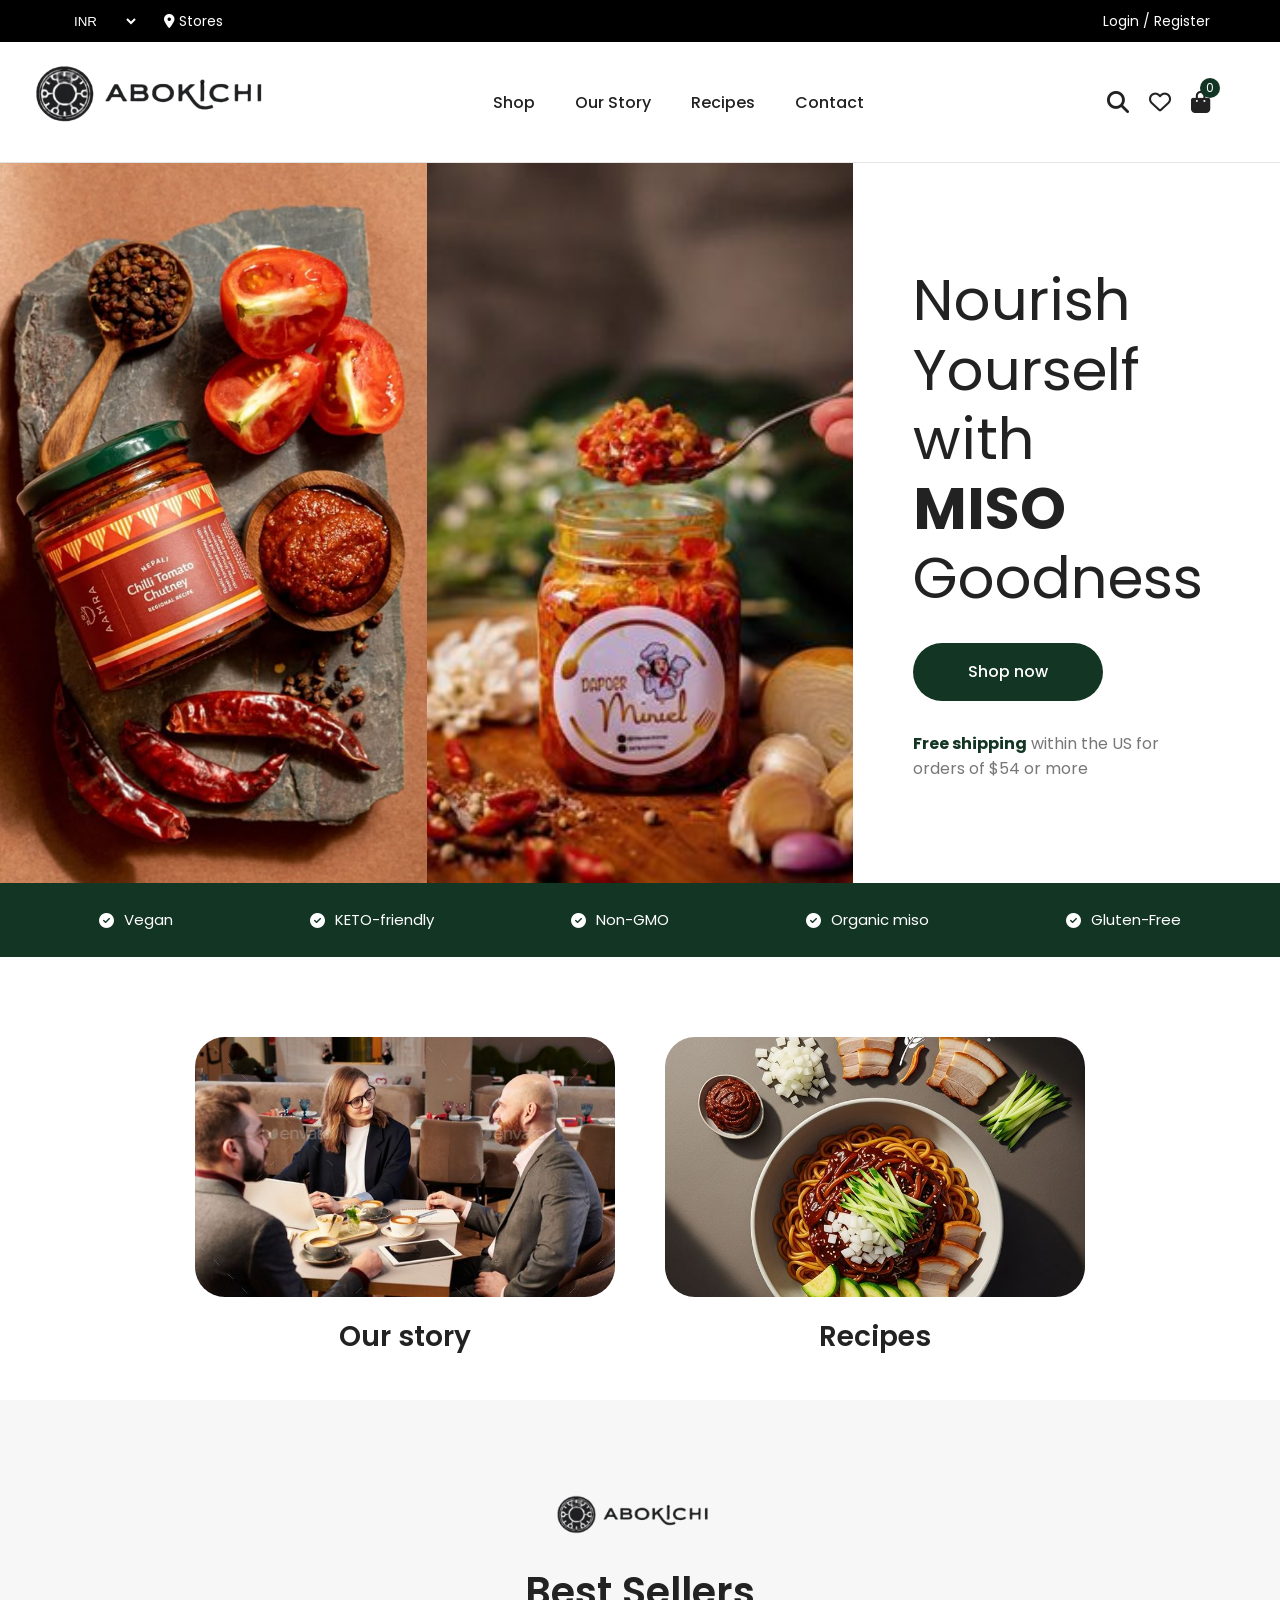
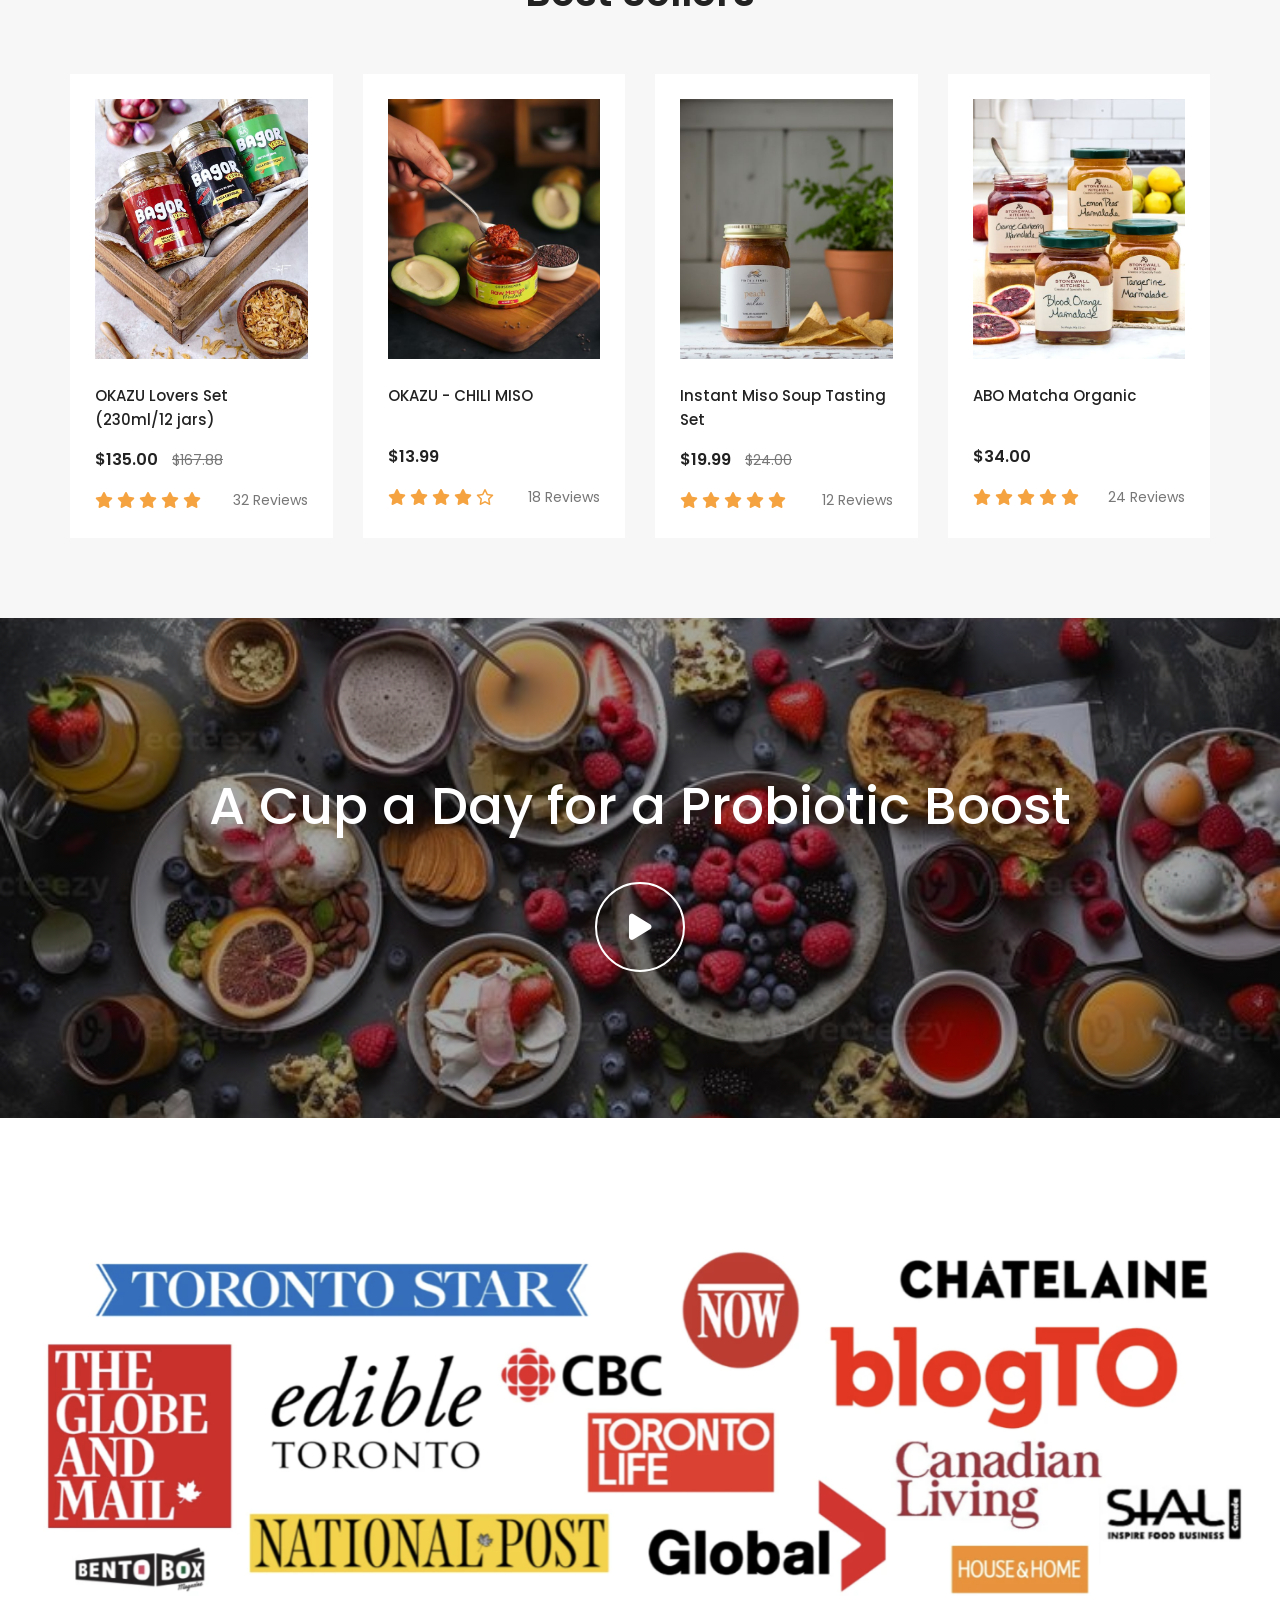
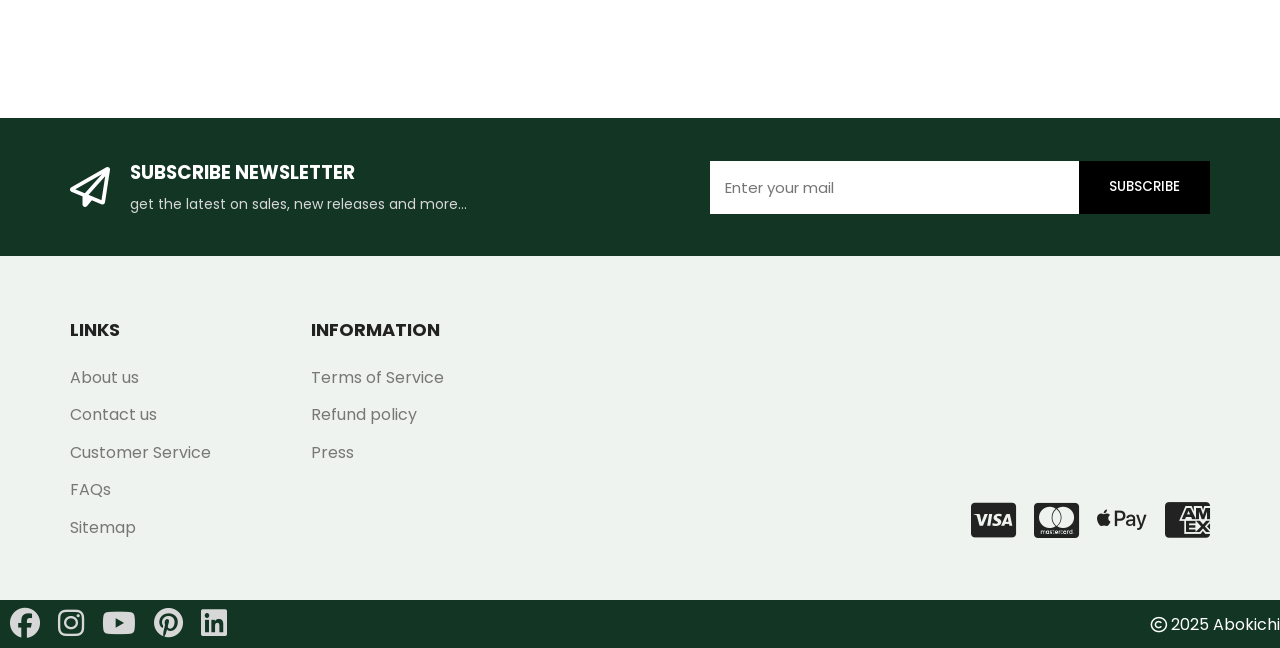
==== index.html @ e2dec4a2 "Initial commit" ====
<!doctype html>
<html lang="en">
  <head>
    <title>Abokichi</title>
    <meta charset="UTF-8" />
    <meta name="viewport" content="width=device-width, initial-scale=1.0" />
    <meta
      name="description"
      content="Abokichi - Nourish Yourself with Miso Goodness"
    />
    <link rel="preconnect" href="https://fonts.googleapis.com" />
    <link rel="preconnect" href="https://fonts.gstatic.com" crossorigin />
    <link
      href="https://fonts.googleapis.com/css2?family=Poppins:wght@300;400;500;600;700&display=swap"
      rel="stylesheet"
    />
    <link
      rel="stylesheet"
      href="https://cdnjs.cloudflare.com/ajax/libs/font-awesome/6.5.2/css/all.min.css"
    />
    <link rel="stylesheet" href="Css/Style.css" />
  </head>
  <body>
    <header>
      <div class="top-bar">
        <div class="top-left">
          <div class="currency-selection">
            <select class="currency">
              <option value="INR">INR</option>
              <option value="USD">USD</option>
              <option value="POUND">POUND</option>
              <option value="YEN">YEN</option>
            </select>
          </div>

          <div class="store-location">
            <i class="fa-solid fa-location-dot"></i>
            <span>Stores</span>
          </div>
        </div>

        <div class="top-right">
          <a href="#">Login / Register</a>
        </div>
      </div>

      <nav class="navbar">
        <div class="logo">
          <a href="index.html">
            <img src="./Assets/icon/logo.png" alt="Abokichi Logo" />
          </a>
        </div>

        <ul class="nav-links">
          <li><a href="products.html">Shop</a></li>
          <li><a href="#">Our Story</a></li>
          <li><a href="#">Recipes</a></li>
          <li><a href="#">Contact</a></li>
        </ul>

        <div class="nav-icons">
          <button aria-label="Search">
            <i class="fa-solid fa-magnifying-glass"></i>
          </button>

          <button aria-label="Wishlist">
            <i class="fa-regular fa-heart"></i>
          </button>

          <button aria-label="Cart" class="cart-btn">
            <i class="fa-solid fa-bag-shopping"></i>
            <span class="cart-count" id="cart-count"> 0 </span>
          </button>
        </div>
      </nav>
    </header>

    <main>
      <section class="hero-section">
        <div class="hero-images">
          <div class="hero-image-left">
            <img src="./Assets/image/hero-page-left.jpeg" alt="Food Bowl" />
          </div>

          <div class="hero-image-right">
            <img src="./Assets/image/hero-page-right.jpeg" alt="Healthy Food" />
          </div>
        </div>

        <div class="hero-content">
          <h1>
            Nourish <br />
            Yourself with <br />
            <span>MISO</span> <br />
            Goodness
          </h1>

          <a href="products.html" class="shop-btn"> Shop now </a>

          <p>
            <strong>Free shipping</strong>
            within the US for orders of $54 or more
          </p>
        </div>
      </section>

      <section class="feature-bar">
        <div class="feature-item">
          <i class="fa-solid fa-circle-check"></i>
          <span>Vegan</span>
        </div>

        <div class="feature-item">
          <i class="fa-solid fa-circle-check"></i>
          <span>KETO-friendly</span>
        </div>

        <div class="feature-item">
          <i class="fa-solid fa-circle-check"></i>
          <span>Non-GMO</span>
        </div>

        <div class="feature-item">
          <i class="fa-solid fa-circle-check"></i>
          <span>Organic miso</span>
        </div>

        <div class="feature-item">
          <i class="fa-solid fa-circle-check"></i>
          <span>Gluten-Free</span>
        </div>
      </section>

      <section class="story-recipes">
        <article class="story-card">
          <img src="./Assets/image/story.jpeg" alt="Our Story" />
          <h2>Our story</h2>
        </article>

        <article class="story-card">
          <img src="./Assets/image/recipe.jpeg" alt="Recipes" />
          <h2>Recipes</h2>
        </article>
      </section>

      <section class="best-sellers">
        <div class="section-title">
          <img src="./Assets/icon/logo.png" alt="Logo Icon" />
          <h2>Best Sellers</h2>
        </div>

        <div class="product-grid">
          <article class="product-card">
            <a href="products.html">
              <img src="./Assets/image/product1.jpeg" alt="Product 1" />
            </a>
            <h3>OKAZU Lovers Set (230ml/12 jars)</h3>
            <div class="price">
              <span class="new-price">$135.00</span>
              <span class="old-price">$167.88</span>
            </div>

            <div class="ratings">
              <div class="stars">
                <i class="fa-solid fa-star"></i>
                <i class="fa-solid fa-star"></i>
                <i class="fa-solid fa-star"></i>
                <i class="fa-solid fa-star"></i>
                <i class="fa-solid fa-star"></i>
              </div>
              <span>32 Reviews</span>
            </div>
          </article>

          <article class="product-card">
            <a href="products.html">
              <img src="./Assets/image/product2.jpeg" alt="Product 2" />
            </a>
            <h3>OKAZU - CHILI MISO</h3>
            <div class="price">
              <span class="new-price">$13.99</span>
            </div>
            <div class="ratings">
              <div class="stars">
                <i class="fa-solid fa-star"></i>
                <i class="fa-solid fa-star"></i>
                <i class="fa-solid fa-star"></i>
                <i class="fa-solid fa-star"></i>
                <i class="fa-regular fa-star"></i>
              </div>
              <span>18 Reviews</span>
            </div>
          </article>

          <article class="product-card">
            <a href="products.html">
              <img src="./Assets/image/product3.jpeg" alt="Product 3" />
            </a>
            <h3>Instant Miso Soup Tasting Set</h3>
            <div class="price">
              <span class="new-price">$19.99</span>
              <span class="old-price">$24.00</span>
            </div>
            <div class="ratings">
              <div class="stars">
                <i class="fa-solid fa-star"></i>
                <i class="fa-solid fa-star"></i>
                <i class="fa-solid fa-star"></i>
                <i class="fa-solid fa-star"></i>
                <i class="fa-solid fa-star"></i>
              </div>
              <span>12 Reviews</span>
            </div>
          </article>

          <article class="product-card">
            <a href="products.html">
              <img src="./Assets/image/product4.jpeg" alt="Product 4" />
            </a>
            <h3>ABO Matcha Organic</h3>
            <div class="price">
              <span class="new-price">$34.00</span>
            </div>
            <div class="ratings">
              <div class="stars">
                <i class="fa-solid fa-star"></i>
                <i class="fa-solid fa-star"></i>
                <i class="fa-solid fa-star"></i>
                <i class="fa-solid fa-star"></i>
                <i class="fa-solid fa-star"></i>
              </div>
              <span>24 Reviews</span>
            </div>
          </article>
        </div>
      </section>

      <section class="video-section">
        <div class="video-overlay">
          <h2>A Cup a Day for a Probiotic Boost</h2>
          <a
            href="https://www.youtube.com/watch?v=1Ne1hqOXKKI"
            target="_blank"
            class="play-btn"
            aria-label="Play Video"
          >
            <i class="fa-solid fa-play"></i>
          </a>
        </div>
      </section>

      <section class="brand-logos">
        <img src="./Assets/image/partner-logos.png" alt="Toronto Star" />
      </section>

      <section class="newsletter">
        <div class="newsletter-left">
          <i class="fa-regular fa-paper-plane"></i>
          <div>
            <h3>SUBSCRIBE NEWSLETTER</h3>
            <p>get the latest on sales, new releases and more...</p>
          </div>
        </div>

        <form class="newsletter-form">
          <input type="email" placeholder="Enter your mail" required />
          <button type="submit">SUBSCRIBE</button>
        </form>
      </section>
    </main>

    <footer class="footer">
      <div class="footer-links">
        <div class="footer-column">
          <h4>LINKS</h4>
          <ul>
            <li><a href="#">About us</a></li>
            <li><a href="#">Contact us</a></li>
            <li><a href="#">Customer Service</a></li>
            <li><a href="#">FAQs</a></li>
            <li><a href="#">Sitemap</a></li>
          </ul>
        </div>

        <div class="footer-column">
          <h4>INFORMATION</h4>
          <ul>
            <li><a href="#">Terms of Service</a></li>
            <li><a href="#">Refund policy</a></li>
            <li><a href="#">Press</a></li>
          </ul>
        </div>
      </div>

      <div class="payment-methods">
        <i class="fa-brands fa-cc-visa"></i>
        <i class="fa-brands fa-cc-mastercard"></i>
        <i class="fa-brands fa-apple-pay"></i>
        <i class="fa-brands fa-cc-amex"></i>
      </div>
    </footer>

    <div class="Bottom-line">
      <div class="social-media">
        <a href="#"><i class="fa-brands fa-facebook"></i></a>
        <a href="#"><i class="fa-brands fa-instagram"></i></a>
        <a href="#"><i class="fa-brands fa-youtube"></i></a>
        <a href="#"><i class="fa-brands fa-pinterest"></i></a>
        <a href="#"><i class="fa-brands fa-linkedin"></i></a>
      </div>
      <div class="rights">
        <p><i class="fa-regular fa-copyright"></i> 2025 Abokichi</p>
      </div>
    </div>

    <script src="./js/app.js"></script>
  </body>
</html>
---- Css/Style.css ----
* {
  margin: 0;
  padding: 0;
  box-sizing: border-box;
}

:root {
  --primary-color: #123524;
  --secondary-color: #f5f5f5;
  --text-dark: #222222;
  --text-light: #777777;
  --white: #ffffff;
  --border-color: #e5e5e5;
  --star-color: #f4a340;
  --transition: 0.3s ease;
}

body {
  font-family: "Poppins", sans-serif;
  background-color: var(--white);
  color: var(--text-dark);
  line-height: 1.6;
}

img {
  width: 100%;
  display: block;
}

a {
  text-decoration: none;
  color: inherit;
}

ul {
  list-style: none;
}

button,
input {
  font-family: inherit;
  border: none;
  outline: none;
}

button {
  cursor: pointer;
}

.top-bar {
  background-color: #000000;
  color: var(--white);
  display: flex;
  justify-content: space-between;
  align-items: center;
  padding: 10px 70px;
  font-size: 14px;
}

.top-left {
  display: flex;
  align-items: center;
  gap: 25px;
}

.currency {
  background-color: #000000;
  color: white;
  border: none;
}

.top-right a {
  transition: var(--transition);
}

.top-right a:hover {
  opacity: 0.7;
}

.navbar {
  display: flex;
  justify-content: space-between;
  align-items: center;
  padding: 0px 70px;
  border-bottom: 1px solid var(--border-color);
}

.logo img {
  width: 180px;
  transform: scale(2);
}

.nav-links {
  display: flex;
  align-items: center;
  gap: 40px;
}

.nav-links a {
  font-size: 16px;
  font-weight: 500;
  transition: var(--transition);
}

.nav-links a:hover {
  color: var(--primary-color);
}

.nav-icons {
  display: flex;
  align-items: center;
  gap: 20px;
}

.nav-icons button {
  background: transparent;
  font-size: 22px;
  color: var(--text-dark);
  position: relative;
  transition: var(--transition);
}

.nav-icons button:hover {
  color: var(--primary-color);
}

.cart-count {
  position: absolute;
  top: -8px;
  right: -10px;
  width: 20px;
  height: 20px;
  border-radius: 50%;
  background-color: var(--primary-color);
  color: var(--white);
  display: flex;
  justify-content: center;
  align-items: center;
  font-size: 12px;
}

.hero-section {
  display: grid;
  grid-template-columns: 2fr 1fr;
  height: 80vh;
  min-height: 650px;
}

.hero-images {
  display: grid;
  grid-template-columns: 1fr 1fr;
  height: 100%;
  min-width: 0;
}

.hero-images img {
  width: 100%;
  height: 80vh;
  min-height: 0;
  object-fit: cover;
}

.hero-content {
  background-color: #ffffff;
  display: flex;
  flex-direction: column;
  justify-content: center;
  padding: 60px;
}

.hero-content h1 {
  font-size: 58px;
  font-weight: 400;
  line-height: 1.2;
  margin-bottom: 30px;
}

.hero-content h1 span {
  font-weight: 700;
}

.shop-btn {
  width: fit-content;
  background-color: var(--primary-color);
  color: var(--white);
  padding: 16px 55px;
  border-radius: 40px;
  font-size: 16px;
  font-weight: 500;
  transition: var(--transition);
  margin-bottom: 30px;
}

.shop-btn:hover {
  transform: translateY(-3px);
}

.hero-content p {
  color: var(--text-light);
  max-width: 280px;
}

.hero-content p strong {
  color: var(--primary-color);
}

.feature-bar {
  background-color: var(--primary-color);
  display: flex;
  justify-content: space-around;
  align-items: center;
  padding: 25px 30px;
}

.feature-item {
  display: flex;
  align-items: center;
  gap: 10px;
  color: var(--white);
  font-size: 15px;
}

.story-recipes {
  display: flex;
  justify-content: center;
  gap: 50px;
  padding: 80px 70px 40px;
}

.story-card {
  text-align: center;
}

.story-card img {
  width: 420px;
  height: 260px;
  object-fit: cover;
  border-radius: 30px;
}

.story-card img:hover {
  transform: scale(1.1);
  transition: ease-in-out 1s;
}

.story-card h2 {
  margin-top: 18px;
  font-size: 28px;
  font-weight: 600;
}

.section-title {
  text-align: center;
  margin-bottom: 50px;
}

.section-title img {
  width: 120px;
  margin: 0 auto 0px;
  transform: scale(2);
}

.section-title h2 {
  font-size: 40px;
  font-weight: 600;
}

.best-sellers {
  background-color: #f7f7f7;
  padding: 80px 70px;
}

.product-grid {
  display: grid;
  grid-template-columns: repeat(4, 1fr);
  gap: 30px;
}

.product-card {
  background-color: var(--white);
  padding: 25px;
  transition: var(--transition);
}

.product-card:hover {
  transform: translateY(-5px);
}

.product-card img {
  height: 260px;
  object-fit: cover;
  margin-bottom: 25px;
}

.product-card h3 {
  font-size: 15px;
  font-weight: 500;
  margin-bottom: 15px;
  min-height: 45px;
}

.price {
  margin-bottom: 15px;
}

.new-price {
  font-weight: 600;
  margin-right: 10px;
}

.old-price {
  color: var(--text-light);
  text-decoration: line-through;
  font-size: 14px;
}

.ratings {
  display: flex;
  justify-content: space-between;
  align-items: center;
}

.stars {
  color: var(--star-color);
}

.ratings span {
  color: var(--text-light);
  font-size: 14px;
}

.video-section {
  background-image:
    linear-gradient(rgba(0, 0, 0, 0.35), rgba(0, 0, 0, 0.35)),
    url("../Assets/image/video-image.jpg");
  background-size: cover;
  background-position: center;
  height: 500px;
  display: flex;
  justify-content: center;
  align-items: center;
}

.video-overlay {
  text-align: center;
  color: var(--white);
}

.video-overlay h2 {
  font-size: 52px;
  font-weight: 500;
  margin-bottom: 35px;
}

.play-btn {
  width: 90px;
  height: 90px;
  border-radius: 50%;
  border: 2px solid var(--white);
  display: inline-flex;
  justify-content: center;
  align-items: center;
  font-size: 30px;
  transition: var(--transition);
}

.play-btn:hover {
  background-color: var(--white);
  color: var(--primary-color);
}

.brand-logos {
  display: grid;
  justify-content: center;
  align-items: center;
}

.brand-logos img {
  object-fit: contain;
  height: 600px;
  width: 100%;
}

.newsletter {
  background-color: var(--primary-color);
  color: var(--white);
  display: flex;
  justify-content: space-between;
  align-items: center;
  padding: 40px 70px;
}

.newsletter-left {
  display: flex;
  align-items: center;
  gap: 20px;
}

.newsletter-left i {
  font-size: 40px;
}

.newsletter-left h3 {
  margin-bottom: 5px;
}

.newsletter-left p {
  font-size: 14px;
  color: #d7d7d7;
}

.newsletter-form {
  display: flex;
  width: 500px;
}

.newsletter-form input {
  flex: 1;
  padding: 15px;
  font-size: 15px;
}

.newsletter-form button {
  background-color: #000000;
  color: var(--white);

  padding: 0 30px;
  font-weight: 500;
}

.footer {
  background-color: #eef3ef;
  display: flex;
  justify-content: space-between;
  align-items: flex-end;
  padding: 60px 70px;
}

.footer-links {
  display: flex;
  gap: 100px;
}

.footer-column h4 {
  margin-bottom: 20px;
  font-size: 18px;
}

.footer-column ul {
  display: flex;
  flex-direction: column;
  gap: 12px;
}

.footer-column a {
  color: var(--text-light);
  transition: var(--transition);
}

.footer-column a:hover {
  color: var(--primary-color);
}

.payment-methods {
  display: flex;
  align-items: center;
  gap: 18px;
  font-size: 40px;
}

.Bottom-line {
  background-color: var(--primary-color);
  display: flex;
  justify-content: space-between;
  align-items: flex-end;
}

.social-media {
  color: #d7d7d7;
  font-size: 30px;
}

.social-media i {
  padding-left: 10px;
}

.rights {
  color: white;
  align-self: center;
}

@media (max-width: 1200px) {
  .product-grid {
    grid-template-columns: repeat(2, 1fr);
  }

  .hero-section {
    grid-template-columns: 1fr;
    height: auto;
  }

  .hero-images {
    height: clamp(320px, 58vw, 560px);
  }

  .hero-content {
    text-align: center;
    align-items: center;
  }
}

@media (max-width: 992px) {
  .navbar {
    flex-direction: column;
    gap: 30px;
  }

  .story-recipes {
    flex-direction: column;
    align-items: center;
  }

  .newsletter {
    flex-direction: column;
    gap: 30px;
  }

  .footer {
    flex-direction: column;
    gap: 40px;
    align-items: flex-start;
  }
}

@media (max-width: 768px) {
  .top-bar {
    flex-direction: column;
    gap: 10px;
    padding: 15px 20px;
  }

  .navbar {
    padding: 25px 20px;
  }

  .nav-links {
    flex-wrap: wrap;
    justify-content: center;
    gap: 20px;
  }

  .hero-images {
    grid-template-columns: 1fr;
    height: auto;
  }

  .hero-images img {
    height: clamp(260px, 70vw, 420px);
  }

  .hero-content {
    padding: 40px 20px;
  }

  .hero-content h1 {
    font-size: 42px;
  }

  .feature-bar {
    flex-direction: column;
    gap: 20px;
  }

  .product-grid {
    grid-template-columns: 1fr;
  }

  .brand-logos {
    width: 100%;
    height: auto;
  }

  .newsletter-form {
    width: 100%;
  }

  .footer-links {
    flex-direction: column;
    gap: 40px;
  }
}

@media (max-width: 576px) {
  .section-title h2 {
    font-size: 32px;
  }

  .video-overlay h2 {
    font-size: 34px;
  }

  .story-card img {
    width: 100%;
  }
}
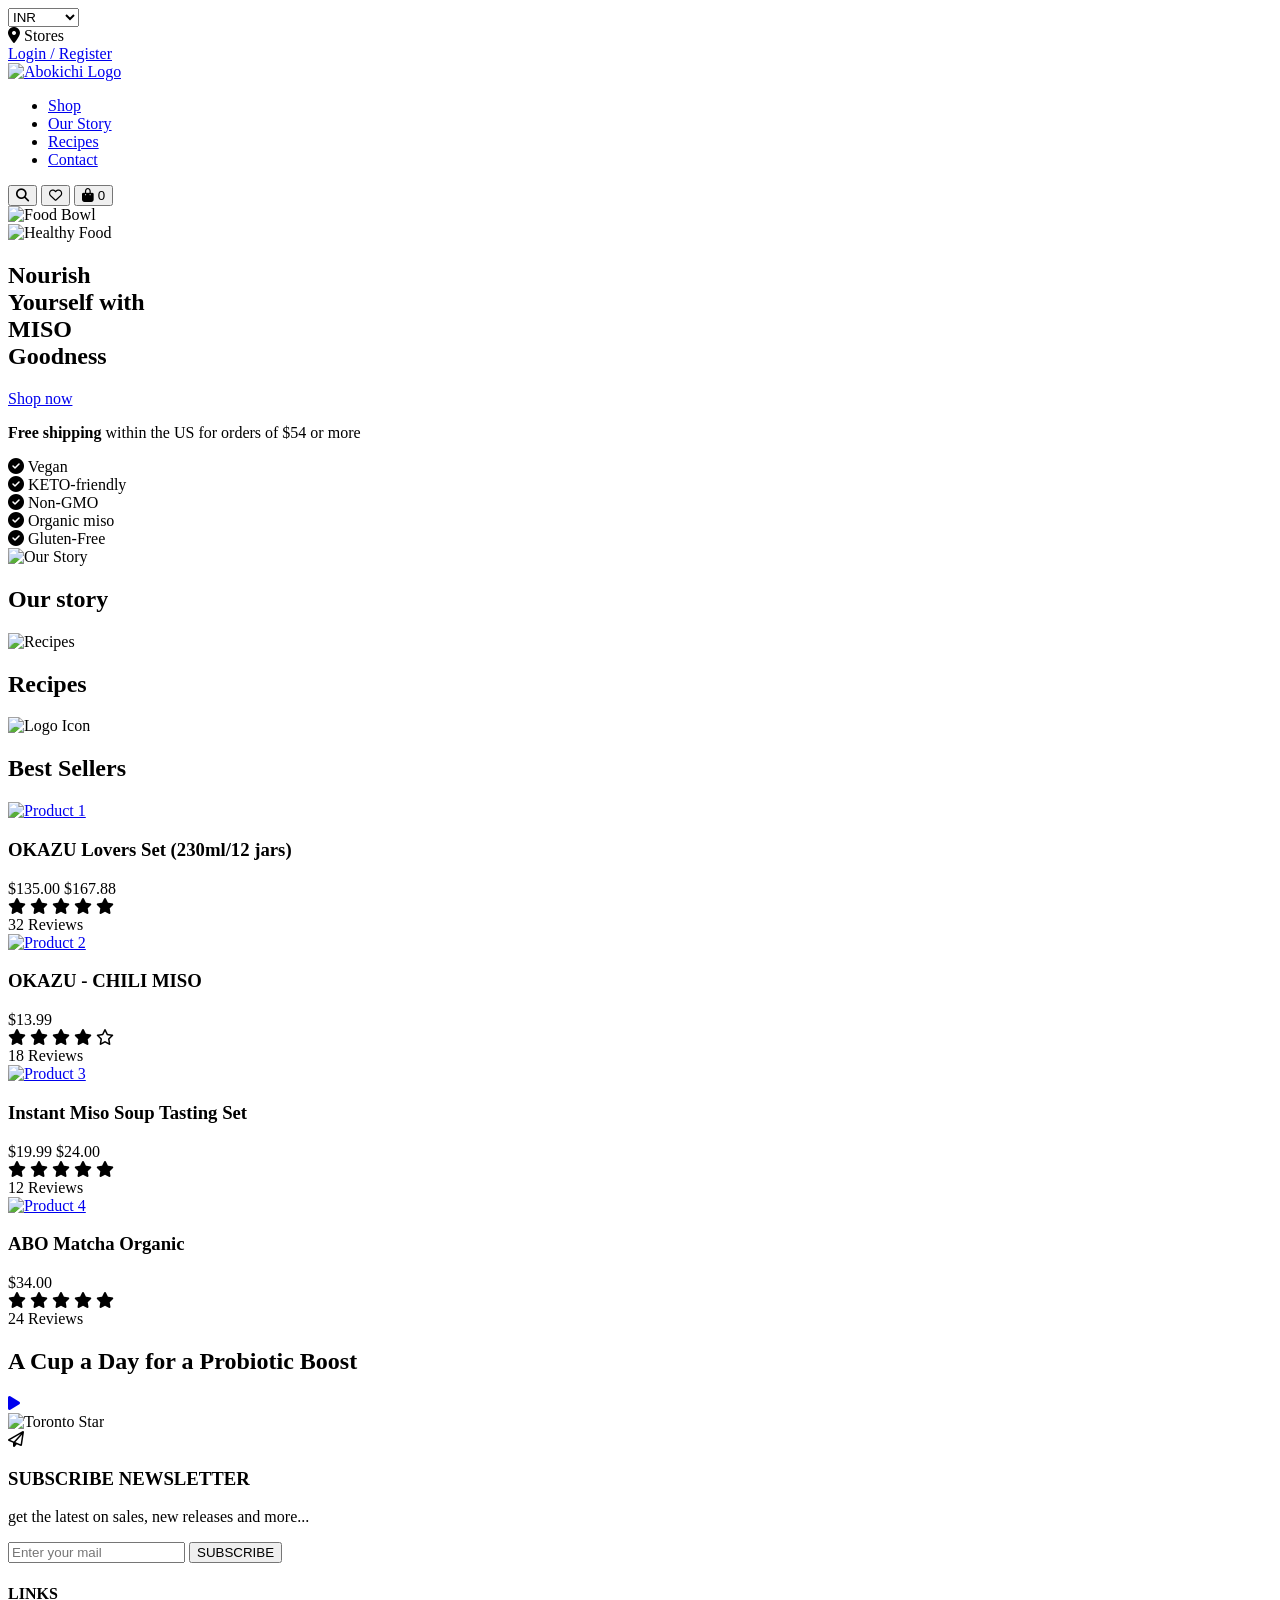
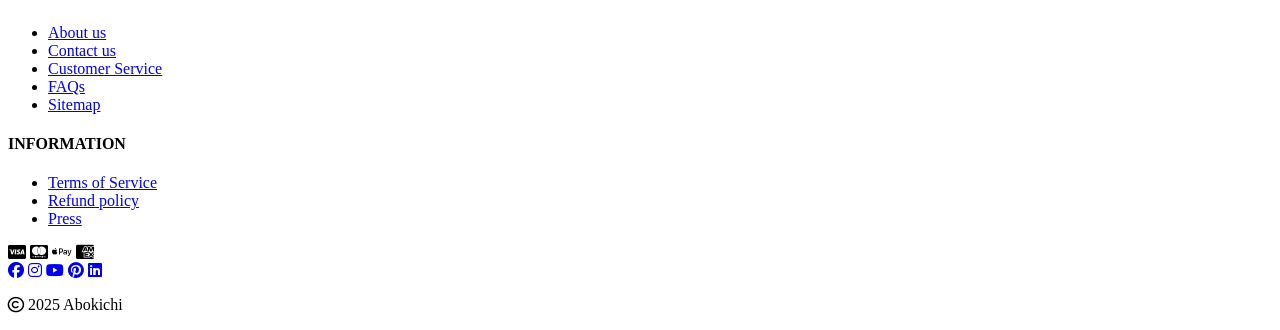
==== commit 27b81d7c: "path correction" ====
--- a/index.html
+++ b/index.html
@@ -18,7 +18,7 @@
       rel="stylesheet"
       href="https://cdnjs.cloudflare.com/ajax/libs/font-awesome/6.5.2/css/all.min.css"
     />
-    <link rel="stylesheet" href="Css/Style.css" />
+    <link rel="stylesheet" href="./css/style.css" />
   </head>
   <body>
     <header>
@@ -47,7 +47,7 @@
       <nav class="navbar">
         <div class="logo">
           <a href="index.html">
-            <img src="./Assets/icon/logo.png" alt="Abokichi Logo" />
+            <img src="./assets/icon/logo.png" alt="Abokichi Logo" />
           </a>
         </div>
 
@@ -79,11 +79,11 @@
       <section class="hero-section">
         <div class="hero-images">
           <div class="hero-image-left">
-            <img src="./Assets/image/hero-page-left.jpeg" alt="Food Bowl" />
+            <img src="./assets/image/hero-page-left.jpeg" alt="Food Bowl" />
           </div>
 
           <div class="hero-image-right">
-            <img src="./Assets/image/hero-page-right.jpeg" alt="Healthy Food" />
+            <img src="./assets/image/hero-page-right.jpeg" alt="Healthy Food" />
           </div>
         </div>
 
@@ -133,26 +133,26 @@
 
       <section class="story-recipes">
         <article class="story-card">
-          <img src="./Assets/image/story.jpeg" alt="Our Story" />
+          <img src="./assets/image/story.jpeg" alt="Our Story" />
           <h2>Our story</h2>
         </article>
 
         <article class="story-card">
-          <img src="./Assets/image/recipe.jpeg" alt="Recipes" />
+          <img src="./assets/image/recipe.jpeg" alt="Recipes" />
           <h2>Recipes</h2>
         </article>
       </section>
 
       <section class="best-sellers">
         <div class="section-title">
-          <img src="./Assets/icon/logo.png" alt="Logo Icon" />
+          <img src="./assets/icon/logo.png" alt="Logo Icon" />
           <h2>Best Sellers</h2>
         </div>
 
         <div class="product-grid">
           <article class="product-card">
             <a href="products.html">
-              <img src="./Assets/image/product1.jpeg" alt="Product 1" />
+              <img src="./assets/image/product1.jpeg" alt="Product 1" />
             </a>
             <h3>OKAZU Lovers Set (230ml/12 jars)</h3>
             <div class="price">
@@ -174,7 +174,7 @@
 
           <article class="product-card">
             <a href="products.html">
-              <img src="./Assets/image/product2.jpeg" alt="Product 2" />
+              <img src="./assets/image/product2.jpeg" alt="Product 2" />
             </a>
             <h3>OKAZU - CHILI MISO</h3>
             <div class="price">
@@ -194,7 +194,7 @@
 
           <article class="product-card">
             <a href="products.html">
-              <img src="./Assets/image/product3.jpeg" alt="Product 3" />
+              <img src="./assets/image/product3.jpeg" alt="Product 3" />
             </a>
             <h3>Instant Miso Soup Tasting Set</h3>
             <div class="price">
@@ -215,7 +215,7 @@
 
           <article class="product-card">
             <a href="products.html">
-              <img src="./Assets/image/product4.jpeg" alt="Product 4" />
+              <img src="./assets/image/product4.jpeg" alt="Product 4" />
             </a>
             <h3>ABO Matcha Organic</h3>
             <div class="price">
@@ -239,7 +239,7 @@
         <div class="video-overlay">
           <h2>A Cup a Day for a Probiotic Boost</h2>
           <a
-            href="https://www.youtube.com/watch?v=1Ne1hqOXKKI"
+            href="https://youtu.be/UfAy3DPr8QE"
             target="_blank"
             class="play-btn"
             aria-label="Play Video"
@@ -250,7 +250,7 @@
       </section>
 
       <section class="brand-logos">
-        <img src="./Assets/image/partner-logos.png" alt="Toronto Star" />
+        <img src="./assets/image/partner-logos.png" alt="Toronto Star" />
       </section>
 
       <section class="newsletter">
@@ -312,7 +312,5 @@
         <p><i class="fa-regular fa-copyright"></i> 2025 Abokichi</p>
       </div>
     </div>
-
-    <script src="./js/app.js"></script>
   </body>
 </html>
